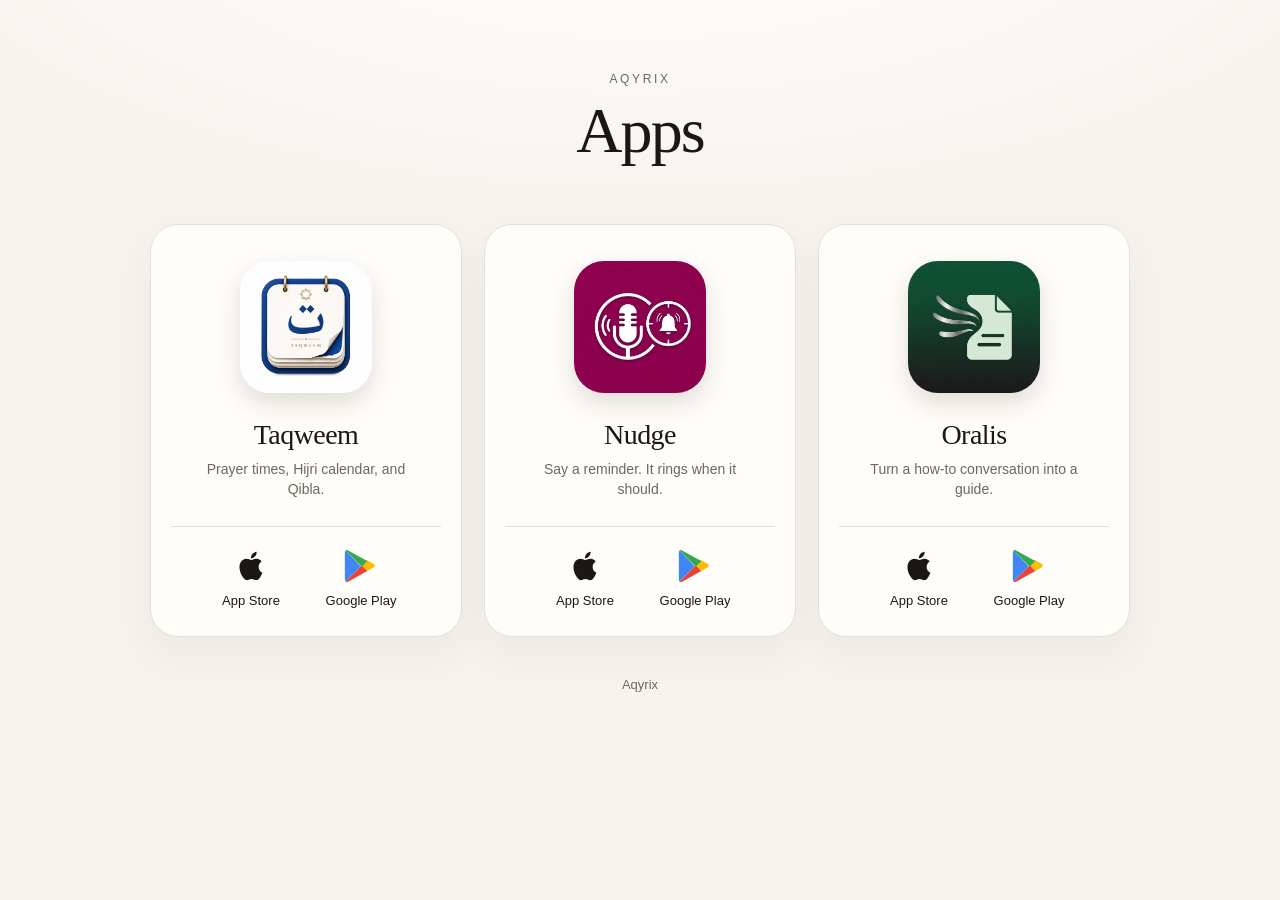
==== index.html @ f220900b "Add the Aqyrix apps page with store links for Taqweem, Nudge, and Oralis. Co-authored-by: Cursor <cu" ====
<!DOCTYPE html>
<html lang="en">
<head>
  <meta charset="utf-8">
  <meta name="viewport" content="width=device-width, initial-scale=1">
  <title>Aqyrix Apps</title>
  <meta name="description" content="Taqweem, Nudge, and Oralis on the App Store and Google Play.">
  <style>
    :root {
      --ink: #1a1814;
      --muted: #6d675f;
      --line: #e4dfd6;
      --paper: #f6f3ee;
      --card: #fffdf9;
    }

    * { box-sizing: border-box; }

    body {
      margin: 0;
      min-height: 100vh;
      color: var(--ink);
      background:
        radial-gradient(1200px 500px at 50% -120px, #fff 0%, transparent 70%),
        var(--paper);
      font-family: "Iowan Old Style", "Palatino Linotype", Palatino, Georgia, serif;
    }

    main {
      width: min(980px, calc(100% - 40px));
      margin: 0 auto;
      padding: 72px 0 80px;
    }

    header {
      text-align: center;
      margin-bottom: 56px;
    }

    header p {
      margin: 0 0 8px;
      font-family: -apple-system, BlinkMacSystemFont, "Segoe UI", sans-serif;
      font-size: 12px;
      letter-spacing: 0.22em;
      text-transform: uppercase;
      color: var(--muted);
    }

    h1 {
      margin: 0;
      font-weight: 500;
      font-size: clamp(40px, 6vw, 64px);
      letter-spacing: -0.03em;
    }

    .apps {
      display: grid;
      grid-template-columns: repeat(3, 1fr);
      gap: 22px;
    }

    article {
      background: var(--card);
      border: 1px solid var(--line);
      border-radius: 28px;
      padding: 36px 20px 28px;
      text-align: center;
      box-shadow: 0 18px 40px rgba(60, 42, 20, 0.05);
    }

    .icon {
      width: 132px;
      height: 132px;
      border-radius: 30px;
      object-fit: cover;
      box-shadow: 0 10px 24px rgba(40, 28, 12, 0.14);
    }

    h2 {
      margin: 22px 0 0;
      font-size: 28px;
      font-weight: 500;
      letter-spacing: -0.02em;
    }

    .blurb {
      margin: 8px auto 0;
      max-width: 220px;
      min-height: 2.8em;
      font-family: -apple-system, BlinkMacSystemFont, "Segoe UI", sans-serif;
      font-size: 14px;
      line-height: 1.45;
      color: var(--muted);
    }

    .stores {
      display: flex;
      justify-content: center;
      gap: 18px;
      margin-top: 26px;
      padding-top: 22px;
      border-top: 1px solid var(--line);
    }

    .store {
      display: flex;
      flex-direction: column;
      align-items: center;
      gap: 10px;
      width: 92px;
      color: var(--ink);
      text-decoration: none;
    }

    .store svg {
      width: 34px;
      height: 34px;
    }

    .store span {
      font-family: -apple-system, BlinkMacSystemFont, "Segoe UI", sans-serif;
      font-size: 13px;
      line-height: 1.2;
    }

    .store:hover span,
    .store:focus-visible span {
      text-decoration: underline;
      text-underline-offset: 3px;
    }

    .store:focus-visible {
      outline: 2px solid var(--ink);
      outline-offset: 6px;
      border-radius: 12px;
    }

    footer {
      margin-top: 40px;
      text-align: center;
      font-family: -apple-system, BlinkMacSystemFont, "Segoe UI", sans-serif;
      font-size: 13px;
      color: var(--muted);
    }

    @media (max-width: 760px) {
      main { padding-top: 48px; }
      .apps { grid-template-columns: 1fr; max-width: 380px; margin: 0 auto; }
      .blurb { min-height: 0; }
    }
  </style>
</head>
<body>
  <main>
    <header>
      <p>Aqyrix</p>
      <h1>Apps</h1>
    </header>

    <section class="apps">
      <article>
        <img class="icon" src="icons/taqweem.png" width="132" height="132" alt="Taqweem">
        <h2>Taqweem</h2>
        <p class="blurb">Prayer times, Hijri calendar, and Qibla.</p>
        <div class="stores">
          <a class="store" href="https://apps.apple.com/app/taqweem-aqyrix/id6780969293">
            <svg viewBox="0 0 24 24" aria-hidden="true">
              <path fill="currentColor" d="M18.71 19.5c-.83 1.24-1.71 2.45-3.05 2.47-1.34.03-1.77-.79-3.29-.79-1.53 0-2 .77-3.27.82-1.31.05-2.3-1.32-3.14-2.53C4.25 17 2.94 12.45 4.7 9.39c.87-1.52 2.43-2.48 4.12-2.51 1.28-.02 2.5.87 3.29.87.78 0 2.26-1.07 3.81-.91.65.03 2.47.26 3.64 1.98-.09.06-2.17 1.28-2.15 3.81.03 3.02 2.65 4.03 2.68 4.04-.03.07-.42 1.44-1.38 2.83M13 3.5c.73-.83 1.94-1.46 2.94-1.5.13 1.17-.34 2.35-1.04 3.19-.69.85-1.83 1.51-2.95 1.42-.15-1.15.41-2.35 1.05-3.11z"/>
            </svg>
            <span>App Store</span>
          </a>
          <a class="store" href="https://play.google.com/store/apps/details?id=com.aqyrix.taqweem">
            <svg viewBox="0 0 24 24" aria-hidden="true">
              <path fill="#4285F4" d="M1.1 1.2C.8 1.5.6 2 .6 2.6v18.8c0 .6.2 1.1.5 1.4l.1.1 10.5-10.5v-.2L1.2 1.1z"/>
              <path fill="#FBBC04" d="M16.3 15.6l-3.8-3.8v-.2l3.8-3.8.1.1 4.4 2.5c1.3.7 1.3 1.9 0 2.6l-4.5 2.6z"/>
              <path fill="#EA4335" d="M16.4 15.5l-3.9-3.8L1.1 23.1c.4.4 1.1.5 1.8.1l13.5-7.7z"/>
              <path fill="#34A853" d="M16.4 8.5 2.9 1c-.7-.4-1.4-.3-1.8.1l11.4 11.4 3.9-4z"/>
            </svg>
            <span>Google Play</span>
          </a>
        </div>
      </article>

      <article>
        <img class="icon" src="icons/nudge.png" width="132" height="132" alt="Nudge">
        <h2>Nudge</h2>
        <p class="blurb">Say a reminder. It rings when it should.</p>
        <div class="stores">
          <a class="store" href="https://apps.apple.com/app/nudge-aqyrix/id6821539760">
            <svg viewBox="0 0 24 24" aria-hidden="true">
              <path fill="currentColor" d="M18.71 19.5c-.83 1.24-1.71 2.45-3.05 2.47-1.34.03-1.77-.79-3.29-.79-1.53 0-2 .77-3.27.82-1.31.05-2.3-1.32-3.14-2.53C4.25 17 2.94 12.45 4.7 9.39c.87-1.52 2.43-2.48 4.12-2.51 1.28-.02 2.5.87 3.29.87.78 0 2.26-1.07 3.81-.91.65.03 2.47.26 3.64 1.98-.09.06-2.17 1.28-2.15 3.81.03 3.02 2.65 4.03 2.68 4.04-.03.07-.42 1.44-1.38 2.83M13 3.5c.73-.83 1.94-1.46 2.94-1.5.13 1.17-.34 2.35-1.04 3.19-.69.85-1.83 1.51-2.95 1.42-.15-1.15.41-2.35 1.05-3.11z"/>
            </svg>
            <span>App Store</span>
          </a>
          <a class="store" href="https://play.google.com/store/apps/details?id=com.aqyrix.nudge">
            <svg viewBox="0 0 24 24" aria-hidden="true">
              <path fill="#4285F4" d="M1.1 1.2C.8 1.5.6 2 .6 2.6v18.8c0 .6.2 1.1.5 1.4l.1.1 10.5-10.5v-.2L1.2 1.1z"/>
              <path fill="#FBBC04" d="M16.3 15.6l-3.8-3.8v-.2l3.8-3.8.1.1 4.4 2.5c1.3.7 1.3 1.9 0 2.6l-4.5 2.6z"/>
              <path fill="#EA4335" d="M16.4 15.5l-3.9-3.8L1.1 23.1c.4.4 1.1.5 1.8.1l13.5-7.7z"/>
              <path fill="#34A853" d="M16.4 8.5 2.9 1c-.7-.4-1.4-.3-1.8.1l11.4 11.4 3.9-4z"/>
            </svg>
            <span>Google Play</span>
          </a>
        </div>
      </article>

      <article>
        <img class="icon" src="icons/oralis.png" width="132" height="132" alt="Oralis">
        <h2>Oralis</h2>
        <p class="blurb">Turn a how-to conversation into a guide.</p>
        <div class="stores">
          <a class="store" href="https://apps.apple.com/app/oralis-aqyrix/id6822753551">
            <svg viewBox="0 0 24 24" aria-hidden="true">
              <path fill="currentColor" d="M18.71 19.5c-.83 1.24-1.71 2.45-3.05 2.47-1.34.03-1.77-.79-3.29-.79-1.53 0-2 .77-3.27.82-1.31.05-2.3-1.32-3.14-2.53C4.25 17 2.94 12.45 4.7 9.39c.87-1.52 2.43-2.48 4.12-2.51 1.28-.02 2.5.87 3.29.87.78 0 2.26-1.07 3.81-.91.65.03 2.47.26 3.64 1.98-.09.06-2.17 1.28-2.15 3.81.03 3.02 2.65 4.03 2.68 4.04-.03.07-.42 1.44-1.38 2.83M13 3.5c.73-.83 1.94-1.46 2.94-1.5.13 1.17-.34 2.35-1.04 3.19-.69.85-1.83 1.51-2.95 1.42-.15-1.15.41-2.35 1.05-3.11z"/>
            </svg>
            <span>App Store</span>
          </a>
          <a class="store" href="https://play.google.com/store/apps/details?id=com.aqyrix.oralis">
            <svg viewBox="0 0 24 24" aria-hidden="true">
              <path fill="#4285F4" d="M1.1 1.2C.8 1.5.6 2 .6 2.6v18.8c0 .6.2 1.1.5 1.4l.1.1 10.5-10.5v-.2L1.2 1.1z"/>
              <path fill="#FBBC04" d="M16.3 15.6l-3.8-3.8v-.2l3.8-3.8.1.1 4.4 2.5c1.3.7 1.3 1.9 0 2.6l-4.5 2.6z"/>
              <path fill="#EA4335" d="M16.4 15.5l-3.9-3.8L1.1 23.1c.4.4 1.1.5 1.8.1l13.5-7.7z"/>
              <path fill="#34A853" d="M16.4 8.5 2.9 1c-.7-.4-1.4-.3-1.8.1l11.4 11.4 3.9-4z"/>
            </svg>
            <span>Google Play</span>
          </a>
        </div>
      </article>
    </section>

    <footer>Aqyrix</footer>
  </main>
</body>
</html>
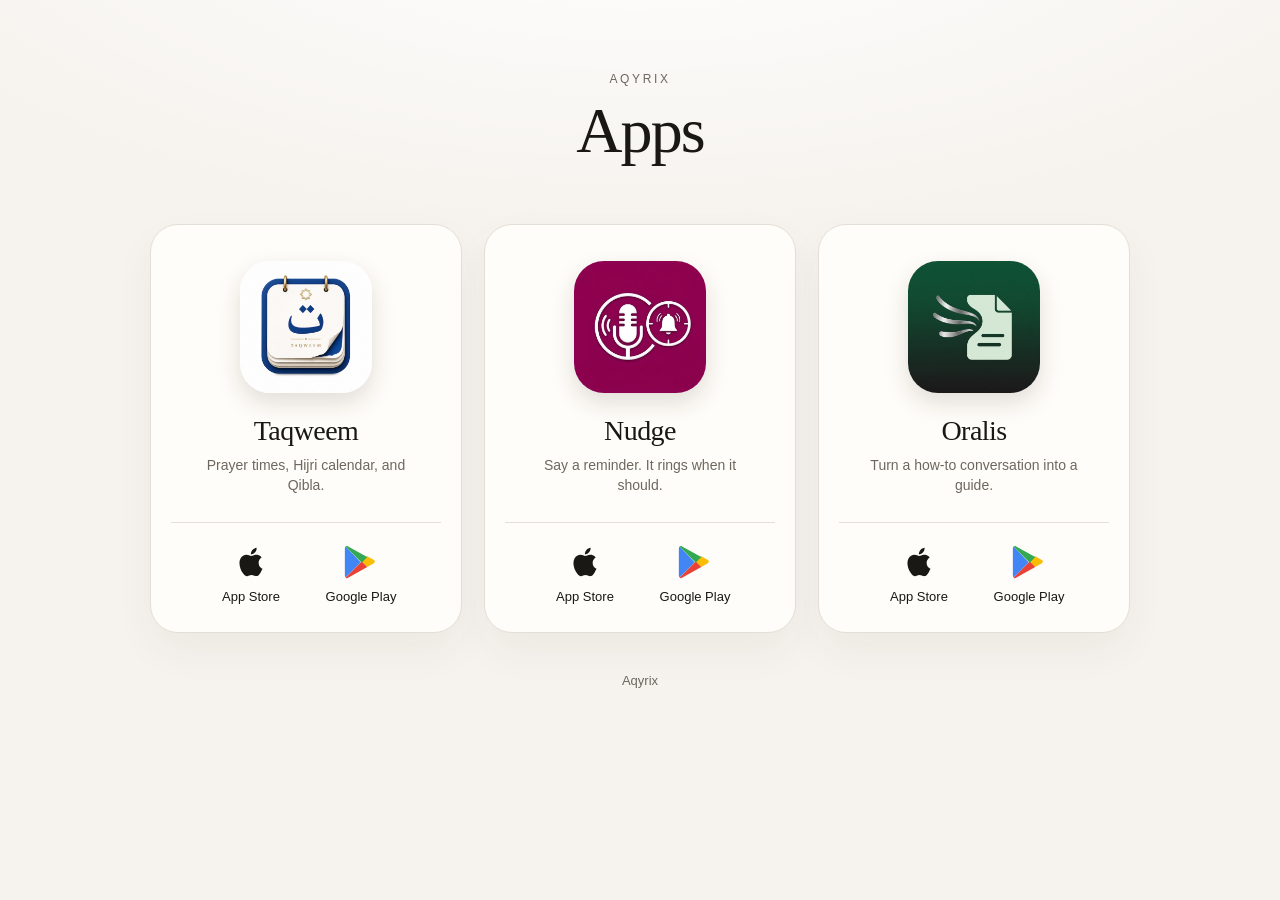
==== commit a0a24cc6: "Show the apps page in the visitor's language and open each app in the matching store. Co-authored-by" ====
--- a/index.html
+++ b/index.html
@@ -5,169 +5,28 @@
   <meta name="viewport" content="width=device-width, initial-scale=1">
   <title>Aqyrix Apps</title>
   <meta name="description" content="Taqweem, Nudge, and Oralis on the App Store and Google Play.">
-  <style>
-    :root {
-      --ink: #1a1814;
-      --muted: #6d675f;
-      --line: #e4dfd6;
-      --paper: #f6f3ee;
-      --card: #fffdf9;
-    }
-
-    * { box-sizing: border-box; }
-
-    body {
-      margin: 0;
-      min-height: 100vh;
-      color: var(--ink);
-      background:
-        radial-gradient(1200px 500px at 50% -120px, #fff 0%, transparent 70%),
-        var(--paper);
-      font-family: "Iowan Old Style", "Palatino Linotype", Palatino, Georgia, serif;
-    }
-
-    main {
-      width: min(980px, calc(100% - 40px));
-      margin: 0 auto;
-      padding: 72px 0 80px;
-    }
-
-    header {
-      text-align: center;
-      margin-bottom: 56px;
-    }
-
-    header p {
-      margin: 0 0 8px;
-      font-family: -apple-system, BlinkMacSystemFont, "Segoe UI", sans-serif;
-      font-size: 12px;
-      letter-spacing: 0.22em;
-      text-transform: uppercase;
-      color: var(--muted);
-    }
-
-    h1 {
-      margin: 0;
-      font-weight: 500;
-      font-size: clamp(40px, 6vw, 64px);
-      letter-spacing: -0.03em;
-    }
-
-    .apps {
-      display: grid;
-      grid-template-columns: repeat(3, 1fr);
-      gap: 22px;
-    }
-
-    article {
-      background: var(--card);
-      border: 1px solid var(--line);
-      border-radius: 28px;
-      padding: 36px 20px 28px;
-      text-align: center;
-      box-shadow: 0 18px 40px rgba(60, 42, 20, 0.05);
-    }
-
-    .icon {
-      width: 132px;
-      height: 132px;
-      border-radius: 30px;
-      object-fit: cover;
-      box-shadow: 0 10px 24px rgba(40, 28, 12, 0.14);
-    }
-
-    h2 {
-      margin: 22px 0 0;
-      font-size: 28px;
-      font-weight: 500;
-      letter-spacing: -0.02em;
-    }
-
-    .blurb {
-      margin: 8px auto 0;
-      max-width: 220px;
-      min-height: 2.8em;
-      font-family: -apple-system, BlinkMacSystemFont, "Segoe UI", sans-serif;
-      font-size: 14px;
-      line-height: 1.45;
-      color: var(--muted);
-    }
-
-    .stores {
-      display: flex;
-      justify-content: center;
-      gap: 18px;
-      margin-top: 26px;
-      padding-top: 22px;
-      border-top: 1px solid var(--line);
-    }
-
-    .store {
-      display: flex;
-      flex-direction: column;
-      align-items: center;
-      gap: 10px;
-      width: 92px;
-      color: var(--ink);
-      text-decoration: none;
-    }
-
-    .store svg {
-      width: 34px;
-      height: 34px;
-    }
-
-    .store span {
-      font-family: -apple-system, BlinkMacSystemFont, "Segoe UI", sans-serif;
-      font-size: 13px;
-      line-height: 1.2;
-    }
-
-    .store:hover span,
-    .store:focus-visible span {
-      text-decoration: underline;
-      text-underline-offset: 3px;
-    }
-
-    .store:focus-visible {
-      outline: 2px solid var(--ink);
-      outline-offset: 6px;
-      border-radius: 12px;
-    }
-
-    footer {
-      margin-top: 40px;
-      text-align: center;
-      font-family: -apple-system, BlinkMacSystemFont, "Segoe UI", sans-serif;
-      font-size: 13px;
-      color: var(--muted);
-    }
-
-    @media (max-width: 760px) {
-      main { padding-top: 48px; }
-      .apps { grid-template-columns: 1fr; max-width: 380px; margin: 0 auto; }
-      .blurb { min-height: 0; }
-    }
-  </style>
+  <link rel="stylesheet" href="site.css">
 </head>
-<body>
+<body data-page="home">
   <main>
     <header>
       <p>Aqyrix</p>
-      <h1>Apps</h1>
+      <h1 data-i18n="title">Apps</h1>
     </header>
 
     <section class="apps">
       <article>
-        <img class="icon" src="icons/taqweem.png" width="132" height="132" alt="Taqweem">
-        <h2>Taqweem</h2>
-        <p class="blurb">Prayer times, Hijri calendar, and Qibla.</p>
+        <a class="app-link" href="taqweem/">
+          <img class="icon" src="icons/taqweem.png" width="132" height="132" alt="">
+          <h2>Taqweem</h2>
+        </a>
+        <p class="blurb" data-i18n="taqweem">Prayer times, Hijri calendar, and Qibla.</p>
         <div class="stores">
           <a class="store" href="https://apps.apple.com/app/taqweem-aqyrix/id6780969293">
             <svg viewBox="0 0 24 24" aria-hidden="true">
               <path fill="currentColor" d="M18.71 19.5c-.83 1.24-1.71 2.45-3.05 2.47-1.34.03-1.77-.79-3.29-.79-1.53 0-2 .77-3.27.82-1.31.05-2.3-1.32-3.14-2.53C4.25 17 2.94 12.45 4.7 9.39c.87-1.52 2.43-2.48 4.12-2.51 1.28-.02 2.5.87 3.29.87.78 0 2.26-1.07 3.81-.91.65.03 2.47.26 3.64 1.98-.09.06-2.17 1.28-2.15 3.81.03 3.02 2.65 4.03 2.68 4.04-.03.07-.42 1.44-1.38 2.83M13 3.5c.73-.83 1.94-1.46 2.94-1.5.13 1.17-.34 2.35-1.04 3.19-.69.85-1.83 1.51-2.95 1.42-.15-1.15.41-2.35 1.05-3.11z"/>
             </svg>
-            <span>App Store</span>
+            <span data-i18n="store.apple">App Store</span>
           </a>
           <a class="store" href="https://play.google.com/store/apps/details?id=com.aqyrix.taqweem">
             <svg viewBox="0 0 24 24" aria-hidden="true">
@@ -176,21 +35,23 @@
               <path fill="#EA4335" d="M16.4 15.5l-3.9-3.8L1.1 23.1c.4.4 1.1.5 1.8.1l13.5-7.7z"/>
               <path fill="#34A853" d="M16.4 8.5 2.9 1c-.7-.4-1.4-.3-1.8.1l11.4 11.4 3.9-4z"/>
             </svg>
-            <span>Google Play</span>
+            <span data-i18n="store.google">Google Play</span>
           </a>
         </div>
       </article>
 
       <article>
-        <img class="icon" src="icons/nudge.png" width="132" height="132" alt="Nudge">
-        <h2>Nudge</h2>
-        <p class="blurb">Say a reminder. It rings when it should.</p>
+        <a class="app-link" href="nudge/">
+          <img class="icon" src="icons/nudge.png" width="132" height="132" alt="">
+          <h2>Nudge</h2>
+        </a>
+        <p class="blurb" data-i18n="nudge">Say a reminder. It rings when it should.</p>
         <div class="stores">
           <a class="store" href="https://apps.apple.com/app/nudge-aqyrix/id6821539760">
             <svg viewBox="0 0 24 24" aria-hidden="true">
               <path fill="currentColor" d="M18.71 19.5c-.83 1.24-1.71 2.45-3.05 2.47-1.34.03-1.77-.79-3.29-.79-1.53 0-2 .77-3.27.82-1.31.05-2.3-1.32-3.14-2.53C4.25 17 2.94 12.45 4.7 9.39c.87-1.52 2.43-2.48 4.12-2.51 1.28-.02 2.5.87 3.29.87.78 0 2.26-1.07 3.81-.91.65.03 2.47.26 3.64 1.98-.09.06-2.17 1.28-2.15 3.81.03 3.02 2.65 4.03 2.68 4.04-.03.07-.42 1.44-1.38 2.83M13 3.5c.73-.83 1.94-1.46 2.94-1.5.13 1.17-.34 2.35-1.04 3.19-.69.85-1.83 1.51-2.95 1.42-.15-1.15.41-2.35 1.05-3.11z"/>
             </svg>
-            <span>App Store</span>
+            <span data-i18n="store.apple">App Store</span>
           </a>
           <a class="store" href="https://play.google.com/store/apps/details?id=com.aqyrix.nudge">
             <svg viewBox="0 0 24 24" aria-hidden="true">
@@ -199,21 +60,23 @@
               <path fill="#EA4335" d="M16.4 15.5l-3.9-3.8L1.1 23.1c.4.4 1.1.5 1.8.1l13.5-7.7z"/>
               <path fill="#34A853" d="M16.4 8.5 2.9 1c-.7-.4-1.4-.3-1.8.1l11.4 11.4 3.9-4z"/>
             </svg>
-            <span>Google Play</span>
+            <span data-i18n="store.google">Google Play</span>
           </a>
         </div>
       </article>
 
       <article>
-        <img class="icon" src="icons/oralis.png" width="132" height="132" alt="Oralis">
-        <h2>Oralis</h2>
-        <p class="blurb">Turn a how-to conversation into a guide.</p>
+        <a class="app-link" href="oralis/">
+          <img class="icon" src="icons/oralis.png" width="132" height="132" alt="">
+          <h2>Oralis</h2>
+        </a>
+        <p class="blurb" data-i18n="oralis">Turn a how-to conversation into a guide.</p>
         <div class="stores">
           <a class="store" href="https://apps.apple.com/app/oralis-aqyrix/id6822753551">
             <svg viewBox="0 0 24 24" aria-hidden="true">
               <path fill="currentColor" d="M18.71 19.5c-.83 1.24-1.71 2.45-3.05 2.47-1.34.03-1.77-.79-3.29-.79-1.53 0-2 .77-3.27.82-1.31.05-2.3-1.32-3.14-2.53C4.25 17 2.94 12.45 4.7 9.39c.87-1.52 2.43-2.48 4.12-2.51 1.28-.02 2.5.87 3.29.87.78 0 2.26-1.07 3.81-.91.65.03 2.47.26 3.64 1.98-.09.06-2.17 1.28-2.15 3.81.03 3.02 2.65 4.03 2.68 4.04-.03.07-.42 1.44-1.38 2.83M13 3.5c.73-.83 1.94-1.46 2.94-1.5.13 1.17-.34 2.35-1.04 3.19-.69.85-1.83 1.51-2.95 1.42-.15-1.15.41-2.35 1.05-3.11z"/>
             </svg>
-            <span>App Store</span>
+            <span data-i18n="store.apple">App Store</span>
           </a>
           <a class="store" href="https://play.google.com/store/apps/details?id=com.aqyrix.oralis">
             <svg viewBox="0 0 24 24" aria-hidden="true">
@@ -222,7 +85,7 @@
               <path fill="#EA4335" d="M16.4 15.5l-3.9-3.8L1.1 23.1c.4.4 1.1.5 1.8.1l13.5-7.7z"/>
               <path fill="#34A853" d="M16.4 8.5 2.9 1c-.7-.4-1.4-.3-1.8.1l11.4 11.4 3.9-4z"/>
             </svg>
-            <span>Google Play</span>
+            <span data-i18n="store.google">Google Play</span>
           </a>
         </div>
       </article>
@@ -230,5 +93,7 @@
 
     <footer>Aqyrix</footer>
   </main>
+  <script src="site.js"></script>
+  <script>Aqyrix.applyLanguage();</script>
 </body>
 </html>
--- a/site.css
+++ b/site.css
@@ -0,0 +1,177 @@
+:root {
+  --ink: #1a1814;
+  --muted: #6d675f;
+  --line: #e4dfd6;
+  --paper: #f6f3ee;
+  --card: #fffdf9;
+}
+
+* { box-sizing: border-box; }
+
+body {
+  margin: 0;
+  min-height: 100vh;
+  color: var(--ink);
+  background:
+    radial-gradient(1200px 500px at 50% -120px, #fff 0%, transparent 70%),
+    var(--paper);
+  font-family: "Iowan Old Style", "Palatino Linotype", Palatino, Georgia, serif;
+}
+
+main {
+  width: min(980px, calc(100% - 40px));
+  margin: 0 auto;
+  padding: 72px 0 80px;
+}
+
+header {
+  text-align: center;
+  margin-bottom: 56px;
+}
+
+header p,
+.kicker {
+  margin: 0 0 8px;
+  font-family: -apple-system, BlinkMacSystemFont, "Segoe UI", sans-serif;
+  font-size: 12px;
+  letter-spacing: 0.22em;
+  text-transform: uppercase;
+  color: var(--muted);
+}
+
+h1 {
+  margin: 0;
+  font-weight: 500;
+  font-size: clamp(40px, 6vw, 64px);
+  letter-spacing: -0.03em;
+}
+
+.apps {
+  display: grid;
+  grid-template-columns: repeat(3, 1fr);
+  gap: 22px;
+}
+
+article {
+  background: var(--card);
+  border: 1px solid var(--line);
+  border-radius: 28px;
+  padding: 36px 20px 28px;
+  text-align: center;
+  box-shadow: 0 18px 40px rgba(60, 42, 20, 0.05);
+}
+
+.app-link {
+  display: flex;
+  flex-direction: column;
+  align-items: center;
+  color: inherit;
+  text-decoration: none;
+}
+
+.app-link:hover h2,
+.app-link:focus-visible h2 {
+  text-decoration: underline;
+  text-underline-offset: 4px;
+}
+
+.app-link:focus-visible {
+  outline: 2px solid var(--ink);
+  outline-offset: 6px;
+  border-radius: 18px;
+}
+
+.icon {
+  width: 132px;
+  height: 132px;
+  border-radius: 30px;
+  object-fit: cover;
+  box-shadow: 0 10px 24px rgba(40, 28, 12, 0.14);
+}
+
+h2 {
+  margin: 22px 0 0;
+  font-size: 28px;
+  font-weight: 500;
+  letter-spacing: -0.02em;
+}
+
+.blurb {
+  margin: 8px auto 0;
+  max-width: 220px;
+  min-height: 2.8em;
+  font-family: -apple-system, BlinkMacSystemFont, "Segoe UI", sans-serif;
+  font-size: 14px;
+  line-height: 1.45;
+  color: var(--muted);
+}
+
+.stores {
+  display: flex;
+  justify-content: center;
+  gap: 18px;
+  margin-top: 26px;
+  padding-top: 22px;
+  border-top: 1px solid var(--line);
+}
+
+.store {
+  display: flex;
+  flex-direction: column;
+  align-items: center;
+  gap: 10px;
+  width: 92px;
+  color: var(--ink);
+  text-decoration: none;
+}
+
+.store svg {
+  width: 34px;
+  height: 34px;
+}
+
+.store span {
+  font-family: -apple-system, BlinkMacSystemFont, "Segoe UI", sans-serif;
+  font-size: 13px;
+  line-height: 1.2;
+}
+
+.store:hover span,
+.store:focus-visible span {
+  text-decoration: underline;
+  text-underline-offset: 3px;
+}
+
+.store:focus-visible {
+  outline: 2px solid var(--ink);
+  outline-offset: 6px;
+  border-radius: 12px;
+}
+
+footer,
+.back {
+  margin-top: 40px;
+  text-align: center;
+  font-family: -apple-system, BlinkMacSystemFont, "Segoe UI", sans-serif;
+  font-size: 13px;
+  color: var(--muted);
+}
+
+.back a {
+  color: inherit;
+}
+
+.solo {
+  width: min(420px, 100%);
+  margin: 0 auto;
+}
+
+.solo .blurb { min-height: 0; }
+
+[hidden] { display: none !important; }
+
+@media (max-width: 760px) {
+  main { padding-top: 48px; }
+  .apps { grid-template-columns: 1fr; max-width: 380px; margin: 0 auto; }
+  .blurb { min-height: 0; }
+}
